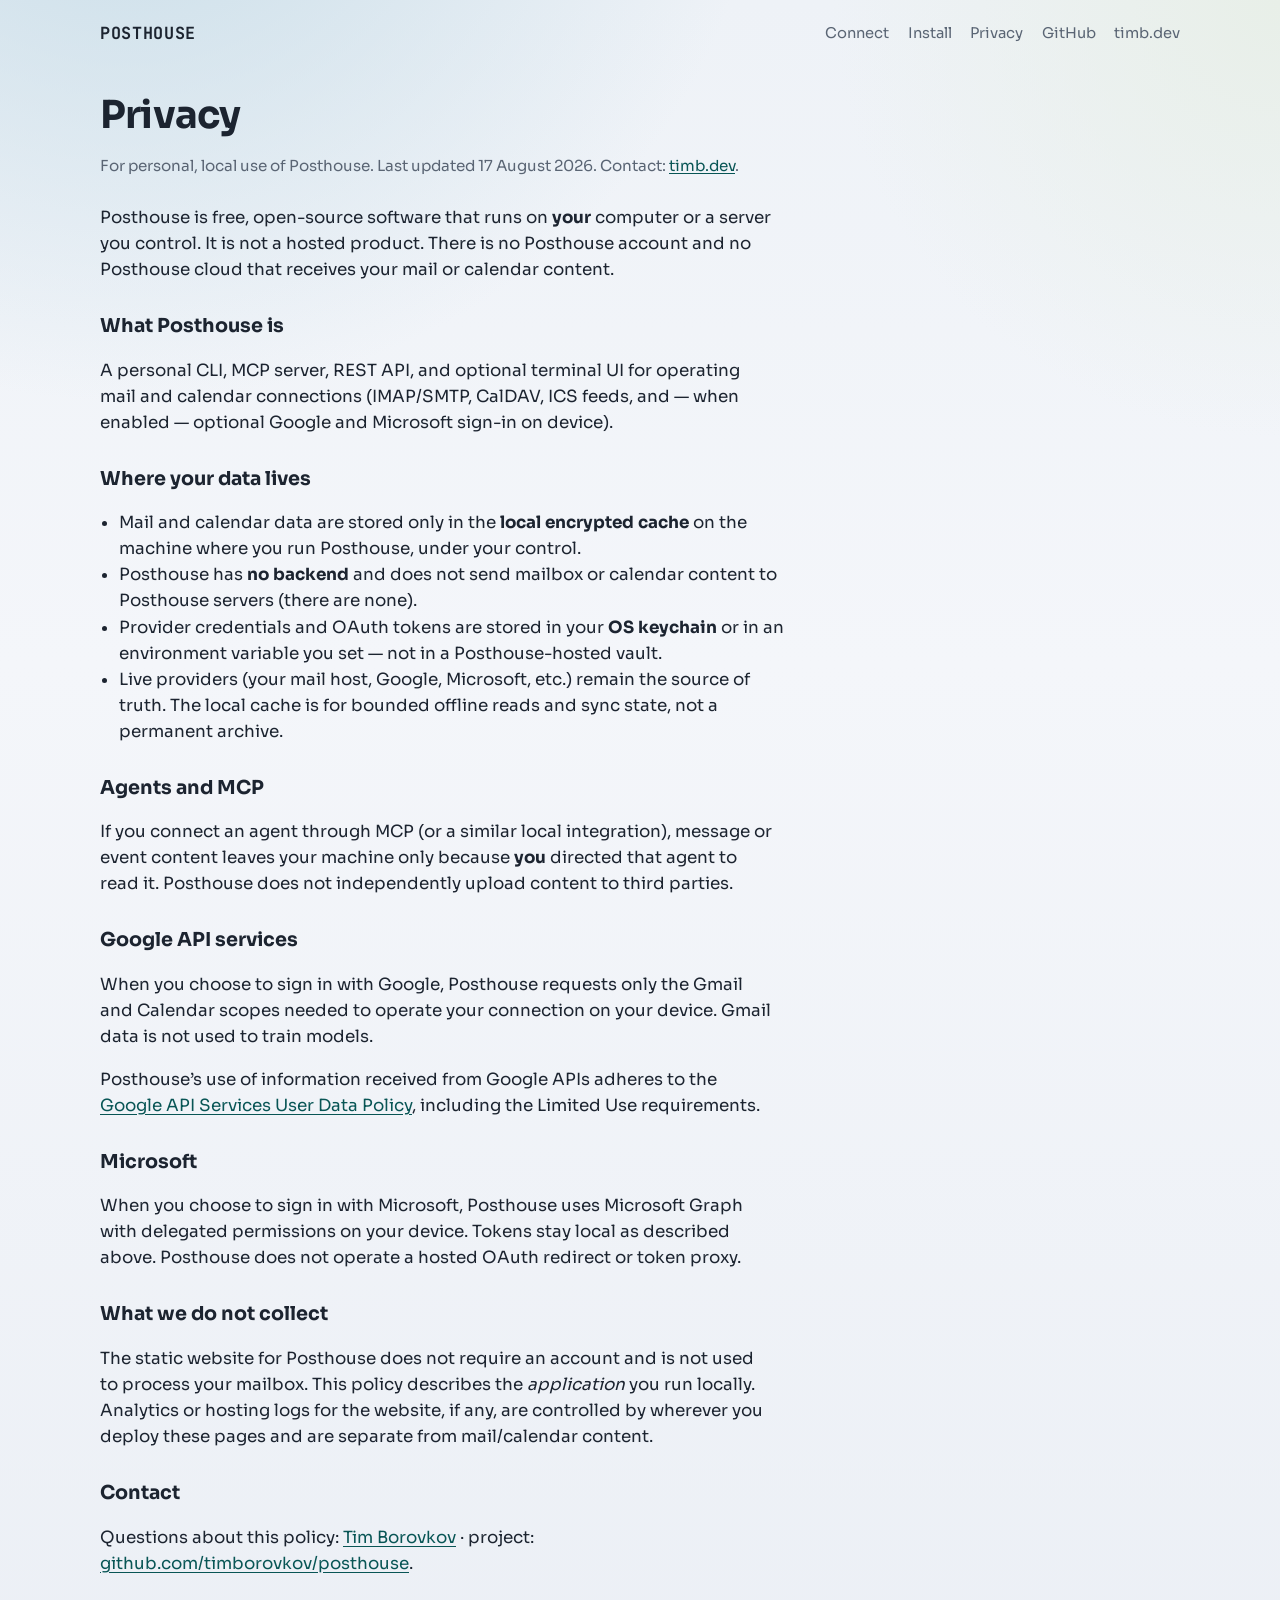
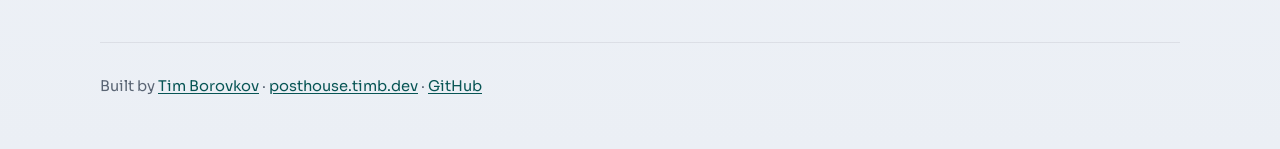
==== website/privacy.html @ a7a7e96c "Add landing site, privacy page, and README TUI screenshot Clarify the README intro (what/why), show " ====
<!DOCTYPE html>
<html lang="en">
  <head>
    <meta charset="utf-8" />
    <meta name="viewport" content="width=device-width, initial-scale=1" />
    <title>Privacy — Posthouse</title>
    <meta
      name="description"
      content="Posthouse privacy policy: local-first mail and calendar software. No Posthouse backend. OAuth tokens and mailbox data stay on your machine."
    />
    <meta name="author" content="Tim Borovkov" />
    <meta name="robots" content="index,follow" />
    <link rel="canonical" href="https://posthouse.timb.dev/privacy.html" />
    <meta property="og:type" content="website" />
    <meta property="og:site_name" content="Posthouse" />
    <meta property="og:title" content="Privacy — Posthouse" />
    <meta
      property="og:description"
      content="Posthouse runs on your machine. Mail and calendar data stay in a local encrypted cache. There is no Posthouse cloud."
    />
    <meta property="og:url" content="https://posthouse.timb.dev/privacy.html" />
    <meta property="og:image" content="https://posthouse.timb.dev/assets/tui-inbox.png" />
    <link rel="stylesheet" href="assets/site.css" />
    <link rel="preconnect" href="https://fonts.googleapis.com" />
    <link rel="preconnect" href="https://fonts.gstatic.com" crossorigin />
    <link
      href="https://fonts.googleapis.com/css2?family=JetBrains+Mono:wght@500;700&family=Sora:wght@400;600;700&display=swap"
      rel="stylesheet"
    />
  </head>
  <body>
    <header class="wrap site-header">
      <a class="brand" href="/">POSTHOUSE</a>
      <nav class="nav" aria-label="Primary">
        <a href="/#connect">Connect</a>
        <a href="/#install">Install</a>
        <a href="privacy.html">Privacy</a>
        <a href="https://github.com/timborovkov/posthouse">GitHub</a>
        <a href="https://timb.dev">timb.dev</a>
      </nav>
    </header>

    <main class="wrap privacy-body">
      <h1>Privacy</h1>
      <p class="meta">
        For personal, local use of Posthouse. Last updated 17 August 2026.
        Contact:
        <a href="https://timb.dev">timb.dev</a>.
      </p>

      <p>
        Posthouse is free, open-source software that runs on
        <strong>your</strong> computer or a server you control. It is not a
        hosted product. There is no Posthouse account and no Posthouse cloud
        that receives your mail or calendar content.
      </p>

      <h2>What Posthouse is</h2>
      <p>
        A personal CLI, MCP server, REST API, and optional terminal UI for
        operating mail and calendar connections (IMAP/SMTP, CalDAV, ICS feeds,
        and — when enabled — optional Google and Microsoft sign-in on device).
      </p>

      <h2>Where your data lives</h2>
      <ul>
        <li>
          Mail and calendar data are stored only in the
          <strong>local encrypted cache</strong> on the machine where you run
          Posthouse, under your control.
        </li>
        <li>
          Posthouse has <strong>no backend</strong> and does not send mailbox or
          calendar content to Posthouse servers (there are none).
        </li>
        <li>
          Provider credentials and OAuth tokens are stored in your
          <strong>OS keychain</strong> or in an environment variable you set —
          not in a Posthouse-hosted vault.
        </li>
        <li>
          Live providers (your mail host, Google, Microsoft, etc.) remain the
          source of truth. The local cache is for bounded offline reads and
          sync state, not a permanent archive.
        </li>
      </ul>

      <h2>Agents and MCP</h2>
      <p>
        If you connect an agent through MCP (or a similar local integration),
        message or event content leaves your machine only because
        <strong>you</strong> directed that agent to read it. Posthouse does not
        independently upload content to third parties.
      </p>

      <h2>Google API services</h2>
      <p>
        When you choose to sign in with Google, Posthouse requests only the
        Gmail and Calendar scopes needed to operate your connection on your
        device. Gmail data is not used to train models.
      </p>
      <p>
        Posthouse’s use of information received from Google APIs adheres to the
        <a href="https://developers.google.com/terms/api-services-user-data-policy"
          >Google API Services User Data Policy</a
        >, including the Limited Use requirements.
      </p>

      <h2>Microsoft</h2>
      <p>
        When you choose to sign in with Microsoft, Posthouse uses Microsoft
        Graph with delegated permissions on your device. Tokens stay local as
        described above. Posthouse does not operate a hosted OAuth redirect or
        token proxy.
      </p>

      <h2>What we do not collect</h2>
      <p>
        The static website for Posthouse does not require an account and is not
        used to process your mailbox. This policy describes the
        <em>application</em> you run locally. Analytics or hosting logs for the
        website, if any, are controlled by wherever you deploy these pages and
        are separate from mail/calendar content.
      </p>

      <h2>Contact</h2>
      <p>
        Questions about this policy:
        <a href="https://timb.dev">Tim Borovkov</a>
        · project:
        <a href="https://github.com/timborovkov/posthouse"
          >github.com/timborovkov/posthouse</a
        >.
      </p>
    </main>

    <footer class="wrap site-footer">
      <p>
        Built by
        <a href="https://timb.dev">Tim Borovkov</a>
        ·
        <a href="/">posthouse.timb.dev</a>
        ·
        <a href="https://github.com/timborovkov/posthouse">GitHub</a>
      </p>
    </footer>
  </body>
</html>
---- website/assets/site.css ----
:root {
  --ink: #1c2430;
  --muted: #5a6574;
  --line: #d5dbe6;
  --paper: #f4f6fa;
  --panel: #ffffff;
  --accent: #0d6e6e;
  --accent-ink: #085555;
  --glow: #c8dde8;
  --shadow: 0 18px 50px rgba(28, 36, 48, 0.12);
  --mono: "JetBrains Mono", "Cascadia Code", ui-monospace, monospace;
  --sans: "Sora", "Segoe UI", sans-serif;
}

*,
*::before,
*::after {
  box-sizing: border-box;
}

html {
  scroll-behavior: smooth;
}

body {
  margin: 0;
  color: var(--ink);
  font-family: var(--sans);
  font-size: 1.05rem;
  line-height: 1.55;
  background:
    radial-gradient(ellipse 90% 60% at 10% -10%, var(--glow), transparent 55%),
    radial-gradient(ellipse 70% 50% at 100% 0%, #e8efe8, transparent 50%),
    linear-gradient(180deg, #eef2f7 0%, var(--paper) 38%, #ebeff5 100%);
  min-height: 100vh;
}

a {
  color: var(--accent-ink);
  text-underline-offset: 0.15em;
}

a:hover {
  color: var(--accent);
}

.wrap {
  width: min(1080px, calc(100% - 2.5rem));
  margin-inline: auto;
}

.site-header {
  display: flex;
  align-items: center;
  justify-content: space-between;
  gap: 1rem;
  padding: 1.25rem 0 0.5rem;
}

.brand {
  font-family: var(--mono);
  font-weight: 700;
  font-size: 1.05rem;
  letter-spacing: 0.04em;
  text-decoration: none;
  color: var(--ink);
}

.nav {
  display: flex;
  flex-wrap: wrap;
  gap: 0.85rem 1.15rem;
  font-size: 0.92rem;
}

.nav a {
  text-decoration: none;
  color: var(--muted);
}

.nav a:hover {
  color: var(--ink);
}

.hero {
  padding: 2.75rem 0 1.5rem;
}

.hero-brand {
  margin: 0 0 1rem;
  font-family: var(--mono);
  font-size: clamp(2.4rem, 7vw, 4.2rem);
  font-weight: 700;
  letter-spacing: 0.02em;
  line-height: 1;
}

.hero h1 {
  margin: 0 0 0.85rem;
  max-width: 18ch;
  font-size: clamp(1.55rem, 3.4vw, 2.35rem);
  font-weight: 600;
  line-height: 1.2;
  letter-spacing: -0.02em;
}

.hero .lede {
  margin: 0 0 1.5rem;
  max-width: 42rem;
  color: var(--muted);
  font-size: 1.08rem;
}

.cta-row {
  display: flex;
  flex-wrap: wrap;
  gap: 0.75rem;
  margin-bottom: 2rem;
}

.btn {
  display: inline-flex;
  align-items: center;
  justify-content: center;
  min-height: 2.75rem;
  padding: 0.65rem 1.15rem;
  border-radius: 0.4rem;
  border: 1px solid transparent;
  font-family: var(--sans);
  font-size: 0.95rem;
  font-weight: 600;
  text-decoration: none;
  transition: background 0.15s ease, color 0.15s ease, border-color 0.15s ease;
}

.btn-primary {
  background: var(--ink);
  color: #f7f9fc;
}

.btn-primary:hover {
  background: #2a3545;
  color: #fff;
}

.btn-ghost {
  background: transparent;
  border-color: var(--line);
  color: var(--ink);
}

.btn-ghost:hover {
  border-color: var(--muted);
  color: var(--accent-ink);
}

.shot {
  display: block;
  width: 100%;
  height: auto;
  border-radius: 0.55rem;
  border: 1px solid var(--line);
  box-shadow: var(--shadow);
  background: #121214;
}

.shot-caption {
  margin: 0.65rem 0 0;
  color: var(--muted);
  font-size: 0.88rem;
}

.section {
  padding: 2.75rem 0;
  border-top: 1px solid rgba(28, 36, 48, 0.08);
}

.section h2 {
  margin: 0 0 0.65rem;
  font-size: 1.45rem;
  letter-spacing: -0.02em;
}

.section > p {
  margin: 0 0 1.25rem;
  max-width: 40rem;
  color: var(--muted);
}

.connect-list {
  display: grid;
  gap: 1.25rem;
  margin: 0;
  padding: 0;
  list-style: none;
}

.connect-list li {
  padding: 0;
  border: none;
  background: none;
}

.connect-list h3 {
  margin: 0 0 0.35rem;
  font-family: var(--mono);
  font-size: 0.95rem;
  font-weight: 600;
}

.connect-list p {
  margin: 0;
  max-width: 40rem;
  color: var(--muted);
  font-size: 0.98rem;
}

.note {
  margin-top: 1.25rem;
  color: var(--muted);
  font-size: 0.95rem;
}

pre,
code {
  font-family: var(--mono);
}

pre {
  margin: 0;
  padding: 1rem 1.1rem;
  overflow-x: auto;
  border: 1px solid var(--line);
  border-radius: 0.45rem;
  background: var(--panel);
  font-size: 0.9rem;
  line-height: 1.45;
}

.site-footer {
  padding: 2rem 0 2.75rem;
  border-top: 1px solid rgba(28, 36, 48, 0.08);
  color: var(--muted);
  font-size: 0.92rem;
}

.site-footer p {
  margin: 0 0 0.45rem;
}

.privacy-body {
  padding: 2rem 0 3rem;
}

.privacy-body h1 {
  margin: 0 0 0.5rem;
  font-size: clamp(1.8rem, 4vw, 2.4rem);
  letter-spacing: -0.02em;
}

.privacy-body .meta {
  margin: 0 0 1.75rem;
  color: var(--muted);
  font-size: 0.95rem;
}

.privacy-body h2 {
  margin: 1.75rem 0 0.5rem;
  font-size: 1.2rem;
}

.privacy-body p,
.privacy-body li {
  color: var(--ink);
  max-width: 42rem;
}

.privacy-body ul {
  padding-left: 1.2rem;
}

@media (max-width: 640px) {
  .site-header {
    flex-direction: column;
    align-items: flex-start;
  }

  .hero {
    padding-top: 1.75rem;
  }
}
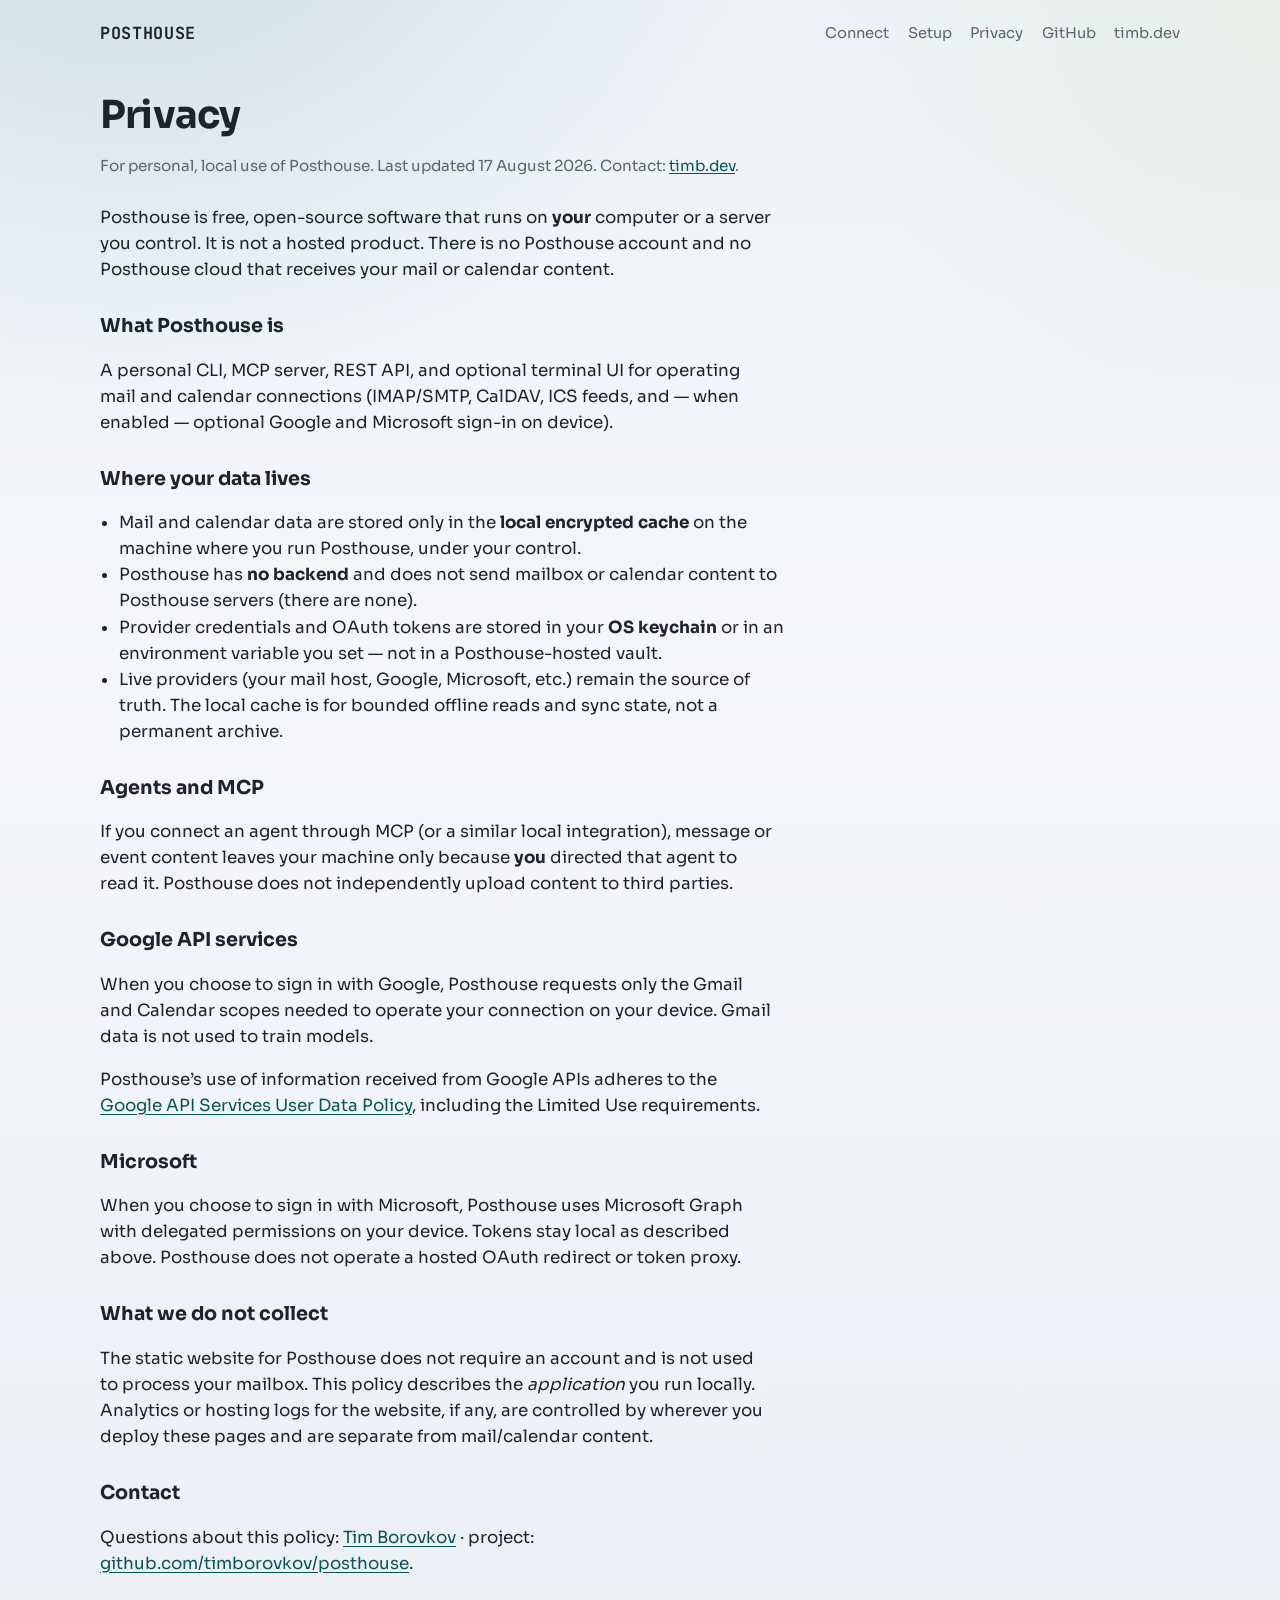
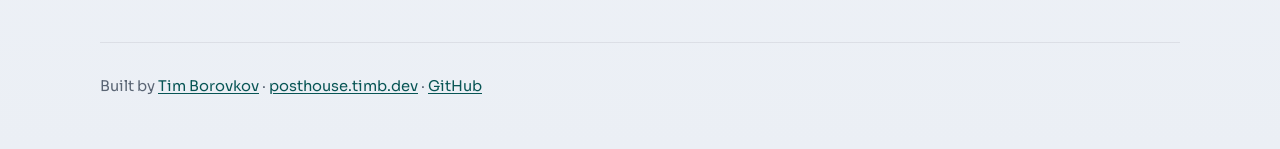
==== commit e392eb98: "Wire nav and deep-links for the foldable setup section Point Install CTAs at #setup-cli, open matchi" ====
--- a/website/privacy.html
+++ b/website/privacy.html
@@ -33,7 +33,7 @@
       <a class="brand" href="/">POSTHOUSE</a>
       <nav class="nav" aria-label="Primary">
         <a href="/#connect">Connect</a>
-        <a href="/#install">Install</a>
+        <a href="/#setup">Setup</a>
         <a href="privacy.html">Privacy</a>
         <a href="https://github.com/timborovkov/posthouse">GitHub</a>
         <a href="https://timb.dev">timb.dev</a>
--- a/website/assets/site.css
+++ b/website/assets/site.css
@@ -221,6 +221,143 @@
   font-size: 0.95rem;
 }
 
+.section h3 {
+  margin: 1.75rem 0 0.55rem;
+  font-size: 1.05rem;
+  letter-spacing: -0.01em;
+}
+
+.section h3:first-of-type {
+  margin-top: 0.25rem;
+}
+
+.table-wrap {
+  overflow-x: auto;
+  margin: 0 0 0.5rem;
+}
+
+.feat {
+  width: 100%;
+  border-collapse: collapse;
+  font-size: 0.95rem;
+}
+
+.feat th,
+.feat td {
+  padding: 0.65rem 0.75rem;
+  text-align: left;
+  vertical-align: top;
+  border-bottom: 1px solid var(--line);
+}
+
+.feat th {
+  font-family: var(--mono);
+  font-size: 0.78rem;
+  font-weight: 600;
+  letter-spacing: 0.04em;
+  text-transform: uppercase;
+  color: var(--muted);
+  border-bottom-color: rgba(28, 36, 48, 0.18);
+}
+
+.feat td:first-child {
+  font-family: var(--mono);
+  font-size: 0.88rem;
+  font-weight: 600;
+  white-space: nowrap;
+  width: 28%;
+}
+
+.feat td:last-child {
+  color: var(--muted);
+}
+
+.setup-block {
+  margin: 0 0 0.65rem;
+  padding: 0;
+  border: 1px solid var(--line);
+  border-radius: 0.45rem;
+  background: rgba(255, 255, 255, 0.45);
+}
+
+.setup-block[open] {
+  background: var(--panel);
+}
+
+.setup-block > summary {
+  display: flex;
+  align-items: center;
+  justify-content: space-between;
+  gap: 1rem;
+  padding: 0.85rem 1rem;
+  cursor: pointer;
+  list-style: none;
+  font-family: var(--mono);
+  font-size: 0.95rem;
+  font-weight: 600;
+  user-select: none;
+}
+
+.setup-block > summary::-webkit-details-marker {
+  display: none;
+}
+
+.setup-block > summary::after {
+  content: "+";
+  flex-shrink: 0;
+  font-weight: 700;
+  color: var(--muted);
+}
+
+.setup-block[open] > summary::after {
+  content: "−";
+}
+
+.setup-block > summary:hover {
+  color: var(--accent-ink);
+}
+
+.setup-body {
+  padding: 0 1rem 1rem;
+  border-top: 1px solid var(--line);
+}
+
+.setup-body > :first-child {
+  margin-top: 0.85rem;
+}
+
+.setup-block h3,
+.setup-block > summary {
+  margin: 0;
+}
+
+.setup-block p {
+  margin: 0 0 0.75rem;
+  max-width: 42rem;
+  color: var(--muted);
+  font-size: 0.98rem;
+}
+
+.setup-block ul {
+  margin: 0 0 0.85rem;
+  padding-left: 1.2rem;
+  max-width: 42rem;
+  color: var(--muted);
+  font-size: 0.98rem;
+}
+
+.setup-block ol {
+  margin: 0 0 0.85rem;
+  padding-left: 1.2rem;
+  max-width: 42rem;
+  color: var(--muted);
+  font-size: 0.98rem;
+}
+
+.setup-block li {
+  margin-bottom: 0.35rem;
+}
+
 pre,
 code {
   font-family: var(--mono);
@@ -232,9 +369,27 @@
   overflow-x: auto;
   border: 1px solid var(--line);
   border-radius: 0.45rem;
-  background: var(--panel);
+  background: var(--paper);
   font-size: 0.9rem;
   line-height: 1.45;
+}
+
+.setup-block pre {
+  margin: 0.35rem 0 0.75rem;
+}
+
+.setup-block pre:last-child {
+  margin-bottom: 0;
+}
+
+.setup-group {
+  margin: 1.75rem 0 0.75rem;
+  font-size: 0.78rem;
+  font-family: var(--mono);
+  font-weight: 600;
+  letter-spacing: 0.06em;
+  text-transform: uppercase;
+  color: var(--muted);
 }
 
 .site-footer {
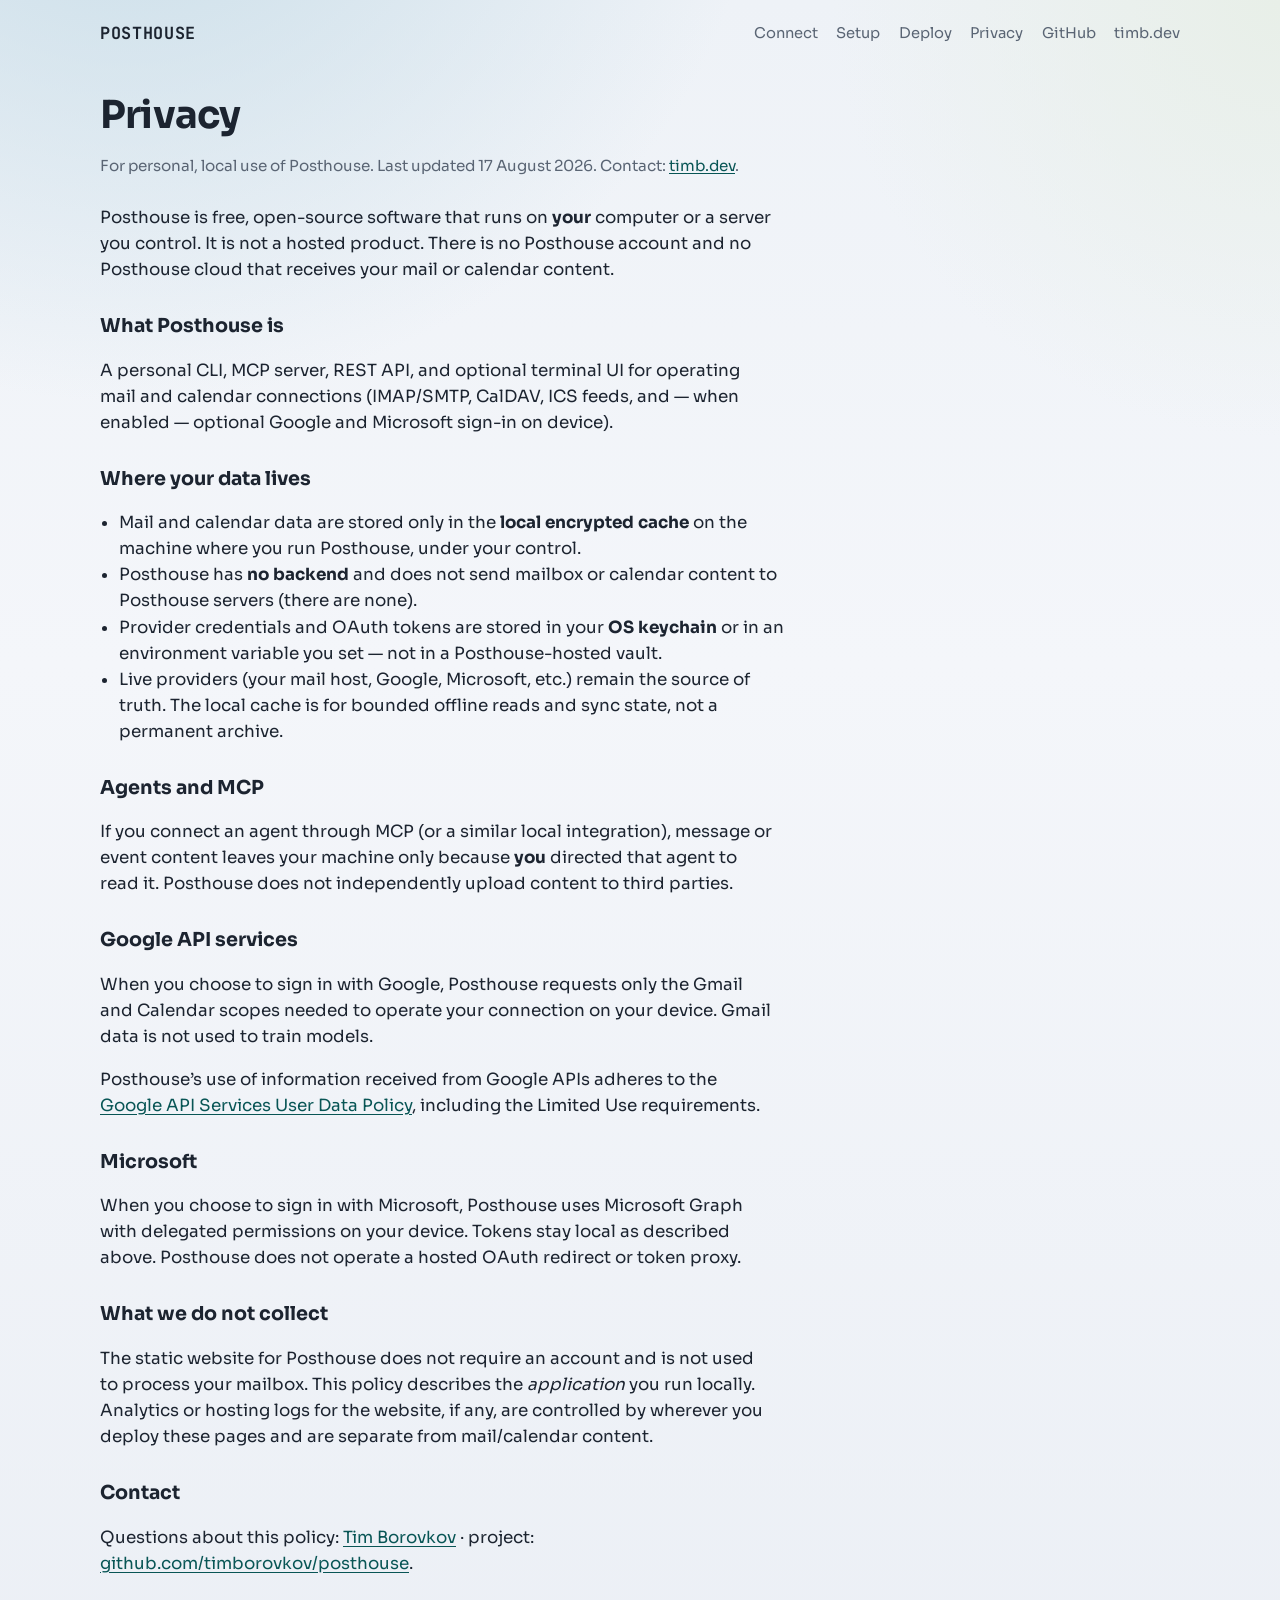
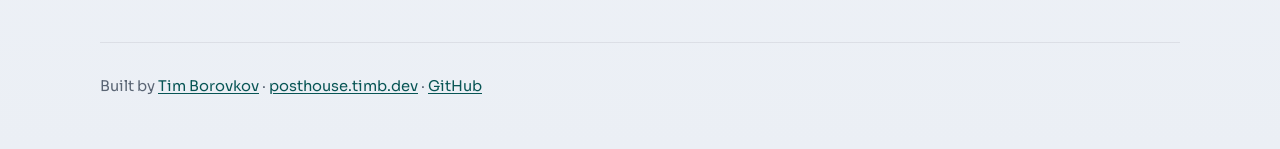
==== commit 86a700cd: "Add full private-server deploy guides (Railway, Docker, VPS) Expand the foldable setup section beyon" ====
--- a/website/privacy.html
+++ b/website/privacy.html
@@ -34,6 +34,7 @@
       <nav class="nav" aria-label="Primary">
         <a href="/#connect">Connect</a>
         <a href="/#setup">Setup</a>
+        <a href="/#setup-railway">Deploy</a>
         <a href="privacy.html">Privacy</a>
         <a href="https://github.com/timborovkov/posthouse">GitHub</a>
         <a href="https://timb.dev">timb.dev</a>
--- a/website/assets/site.css
+++ b/website/assets/site.css
@@ -20,6 +20,8 @@
 
 html {
   scroll-behavior: smooth;
+  -webkit-text-size-adjust: 100%;
+  text-size-adjust: 100%;
 }
 
 body {
@@ -33,6 +35,7 @@
     radial-gradient(ellipse 70% 50% at 100% 0%, #e8efe8, transparent 50%),
     linear-gradient(180deg, #eef2f7 0%, var(--paper) 38%, #ebeff5 100%);
   min-height: 100vh;
+  overflow-x: clip;
 }
 
 a {
@@ -157,6 +160,7 @@
 .shot {
   display: block;
   width: 100%;
+  max-width: 100%;
   height: auto;
   border-radius: 0.55rem;
   border: 1px solid var(--line);
@@ -233,11 +237,14 @@
 
 .table-wrap {
   overflow-x: auto;
+  -webkit-overflow-scrolling: touch;
   margin: 0 0 0.5rem;
+  max-width: 100%;
 }
 
 .feat {
   width: 100%;
+  min-width: 0;
   border-collapse: collapse;
   font-size: 0.95rem;
 }
@@ -367,6 +374,8 @@
   margin: 0;
   padding: 1rem 1.1rem;
   overflow-x: auto;
+  -webkit-overflow-scrolling: touch;
+  max-width: 100%;
   border: 1px solid var(--line);
   border-radius: 0.45rem;
   background: var(--paper);
@@ -435,12 +444,112 @@
 }
 
 @media (max-width: 640px) {
+  .wrap {
+    width: min(1080px, calc(100% - 1.5rem));
+  }
+
   .site-header {
     flex-direction: column;
     align-items: flex-start;
+    gap: 0.65rem;
+    padding-top: 1rem;
+  }
+
+  .nav {
+    gap: 0.55rem 0.9rem;
+    font-size: 0.88rem;
+  }
+
+  .nav a {
+    min-height: 2.5rem;
+    display: inline-flex;
+    align-items: center;
   }
 
   .hero {
-    padding-top: 1.75rem;
-  }
-}
+    padding: 1.5rem 0 1.25rem;
+  }
+
+  .hero-brand {
+    font-size: clamp(2rem, 11vw, 2.75rem);
+  }
+
+  .hero h1 {
+    max-width: none;
+    font-size: clamp(1.25rem, 5.8vw, 1.65rem);
+  }
+
+  .hero .lede {
+    font-size: 1rem;
+  }
+
+  .cta-row {
+    gap: 0.55rem;
+    margin-bottom: 1.35rem;
+  }
+
+  .btn {
+    flex: 1 1 auto;
+    min-width: calc(50% - 0.35rem);
+    min-height: 2.85rem;
+  }
+
+  .shot {
+    border-radius: 0.4rem;
+  }
+
+  .section {
+    padding: 2rem 0;
+  }
+
+  .section h2 {
+    font-size: 1.3rem;
+  }
+
+  .feat {
+    font-size: 0.88rem;
+  }
+
+  .feat th,
+  .feat td {
+    padding: 0.55rem 0.45rem;
+  }
+
+  .feat td:first-child {
+    white-space: normal;
+    width: 36%;
+    word-break: break-word;
+  }
+
+  .setup-block > summary {
+    min-height: 2.85rem;
+    padding: 0.9rem 0.85rem;
+    font-size: 0.9rem;
+    gap: 0.65rem;
+  }
+
+  .setup-body {
+    padding: 0 0.85rem 0.9rem;
+  }
+
+  pre {
+    padding: 0.85rem 0.75rem;
+    font-size: 0.78rem;
+  }
+
+  .site-footer {
+    padding: 1.5rem 0 2rem;
+    font-size: 0.88rem;
+    overflow-wrap: anywhere;
+  }
+}
+
+@media (max-width: 380px) {
+  .btn {
+    min-width: 100%;
+  }
+
+  .feat td:first-child {
+    width: 42%;
+  }
+}
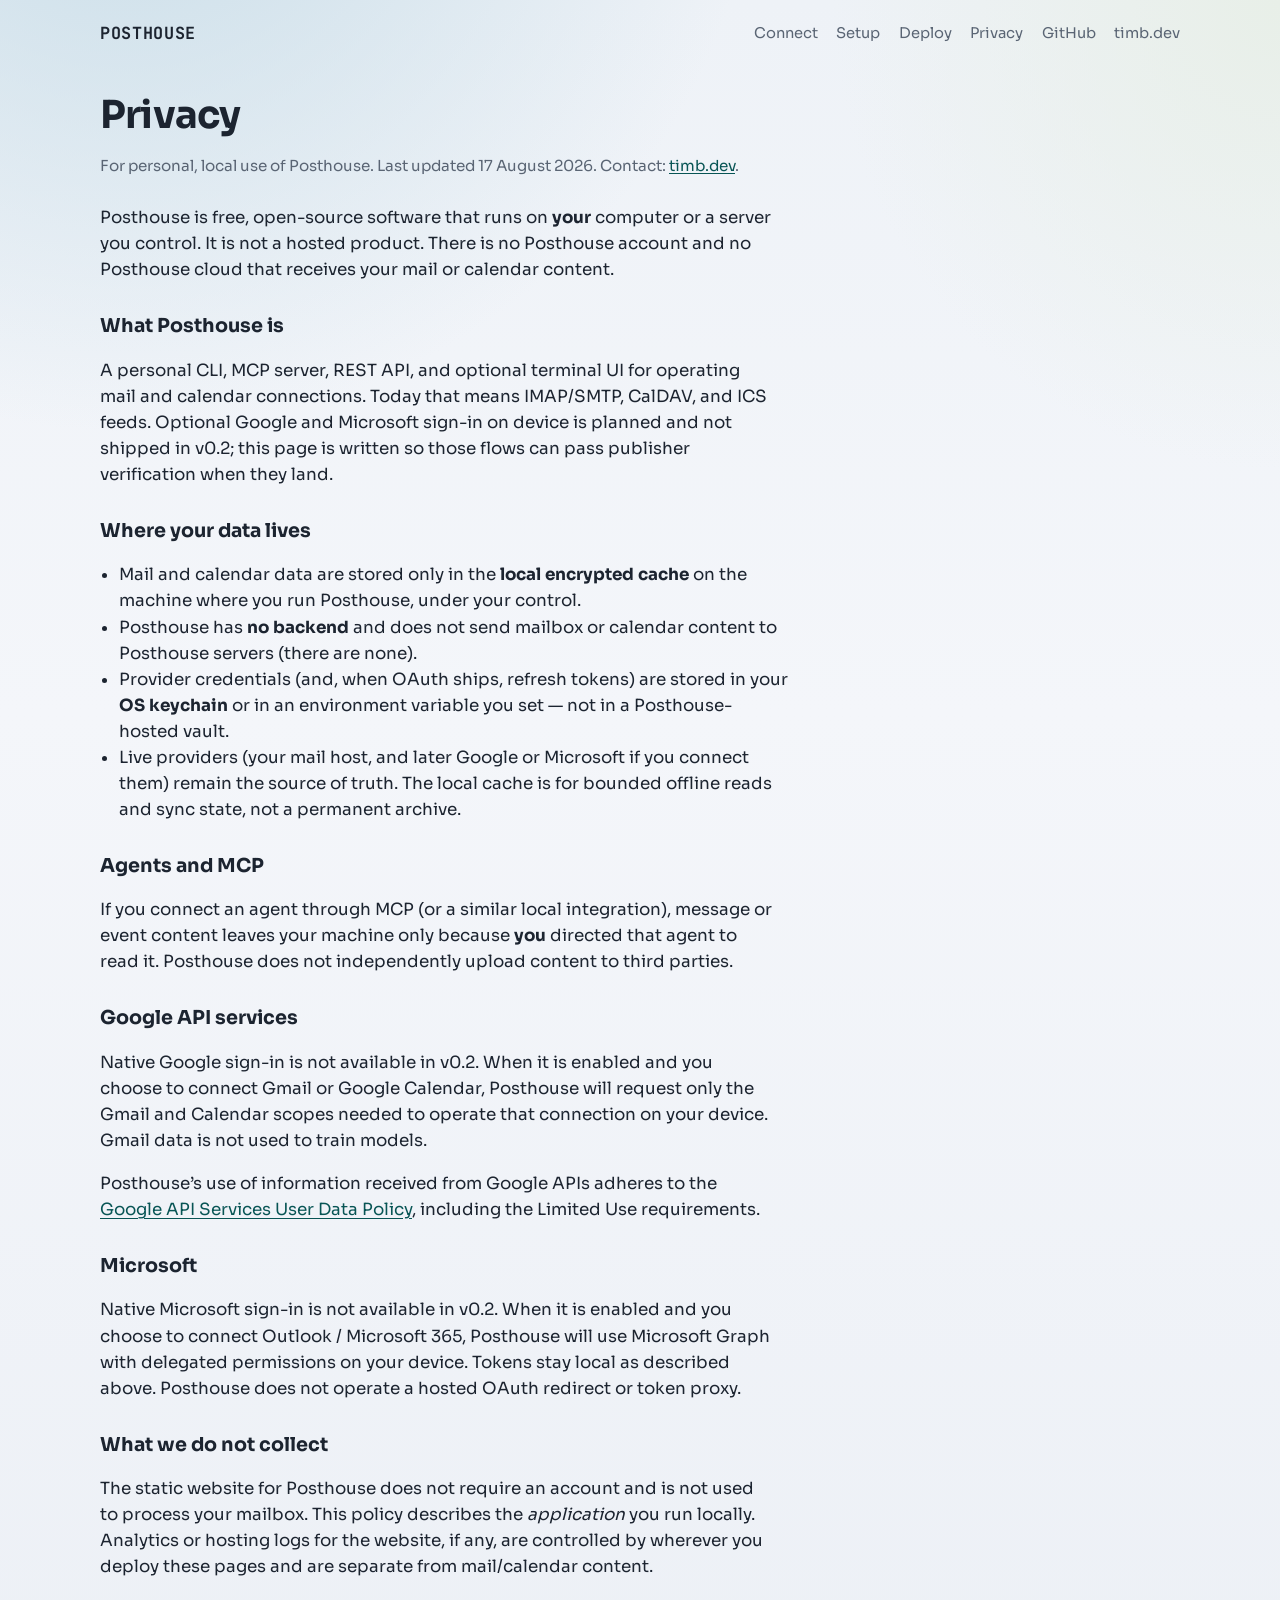
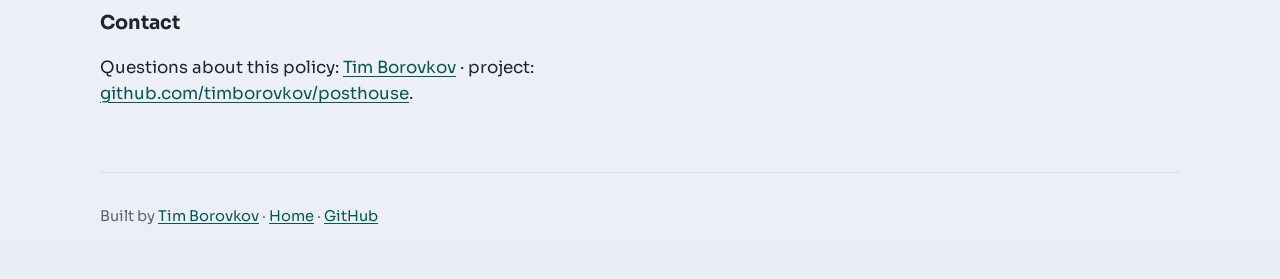
==== commit 8628e4d7: "Fix PR review findings in landing docs and setup guides Correct Railway step order, unauthenticated " ====
--- a/website/privacy.html
+++ b/website/privacy.html
@@ -6,7 +6,7 @@
     <title>Privacy — Posthouse</title>
     <meta
       name="description"
-      content="Posthouse privacy policy: local-first mail and calendar software. No Posthouse backend. OAuth tokens and mailbox data stay on your machine."
+      content="Posthouse privacy policy: local-first mail and calendar software. No Posthouse backend. Mailbox data stays on your machine. Prepared for future Google/Microsoft OAuth verification."
     />
     <meta name="author" content="Tim Borovkov" />
     <meta name="robots" content="index,follow" />
@@ -59,8 +59,10 @@
       <h2>What Posthouse is</h2>
       <p>
         A personal CLI, MCP server, REST API, and optional terminal UI for
-        operating mail and calendar connections (IMAP/SMTP, CalDAV, ICS feeds,
-        and — when enabled — optional Google and Microsoft sign-in on device).
+        operating mail and calendar connections. Today that means IMAP/SMTP,
+        CalDAV, and ICS feeds. Optional Google and Microsoft sign-in on device
+        is planned and not shipped in v0.2; this page is written so those
+        flows can pass publisher verification when they land.
       </p>
 
       <h2>Where your data lives</h2>
@@ -75,14 +77,14 @@
           calendar content to Posthouse servers (there are none).
         </li>
         <li>
-          Provider credentials and OAuth tokens are stored in your
-          <strong>OS keychain</strong> or in an environment variable you set —
-          not in a Posthouse-hosted vault.
+          Provider credentials (and, when OAuth ships, refresh tokens) are stored
+          in your <strong>OS keychain</strong> or in an environment variable you
+          set — not in a Posthouse-hosted vault.
         </li>
         <li>
-          Live providers (your mail host, Google, Microsoft, etc.) remain the
-          source of truth. The local cache is for bounded offline reads and
-          sync state, not a permanent archive.
+          Live providers (your mail host, and later Google or Microsoft if you
+          connect them) remain the source of truth. The local cache is for
+          bounded offline reads and sync state, not a permanent archive.
         </li>
       </ul>
 
@@ -96,9 +98,10 @@
 
       <h2>Google API services</h2>
       <p>
-        When you choose to sign in with Google, Posthouse requests only the
-        Gmail and Calendar scopes needed to operate your connection on your
-        device. Gmail data is not used to train models.
+        Native Google sign-in is not available in v0.2. When it is enabled and
+        you choose to connect Gmail or Google Calendar, Posthouse will request
+        only the Gmail and Calendar scopes needed to operate that connection on
+        your device. Gmail data is not used to train models.
       </p>
       <p>
         Posthouse’s use of information received from Google APIs adheres to the
@@ -109,10 +112,11 @@
 
       <h2>Microsoft</h2>
       <p>
-        When you choose to sign in with Microsoft, Posthouse uses Microsoft
-        Graph with delegated permissions on your device. Tokens stay local as
-        described above. Posthouse does not operate a hosted OAuth redirect or
-        token proxy.
+        Native Microsoft sign-in is not available in v0.2. When it is enabled and
+        you choose to connect Outlook / Microsoft 365, Posthouse will use
+        Microsoft Graph with delegated permissions on your device. Tokens stay
+        local as described above. Posthouse does not operate a hosted OAuth
+        redirect or token proxy.
       </p>
 
       <h2>What we do not collect</h2>
@@ -140,7 +144,7 @@
         Built by
         <a href="https://timb.dev">Tim Borovkov</a>
         ·
-        <a href="/">posthouse.timb.dev</a>
+        <a href="/">Home</a>
         ·
         <a href="https://github.com/timborovkov/posthouse">GitHub</a>
       </p>
--- a/website/assets/site.css
+++ b/website/assets/site.css
@@ -47,6 +47,23 @@
   color: var(--accent);
 }
 
+a:focus-visible,
+.btn:focus-visible,
+.nav a:focus-visible,
+.brand:focus-visible,
+.setup-block > summary:focus-visible {
+  outline: 2px solid var(--accent);
+  outline-offset: 3px;
+}
+
+.setup-title {
+  font: inherit;
+}
+
+.btn:focus-visible {
+  outline-offset: 2px;
+}
+
 .wrap {
   width: min(1080px, calc(100% - 2.5rem));
   margin-inline: auto;
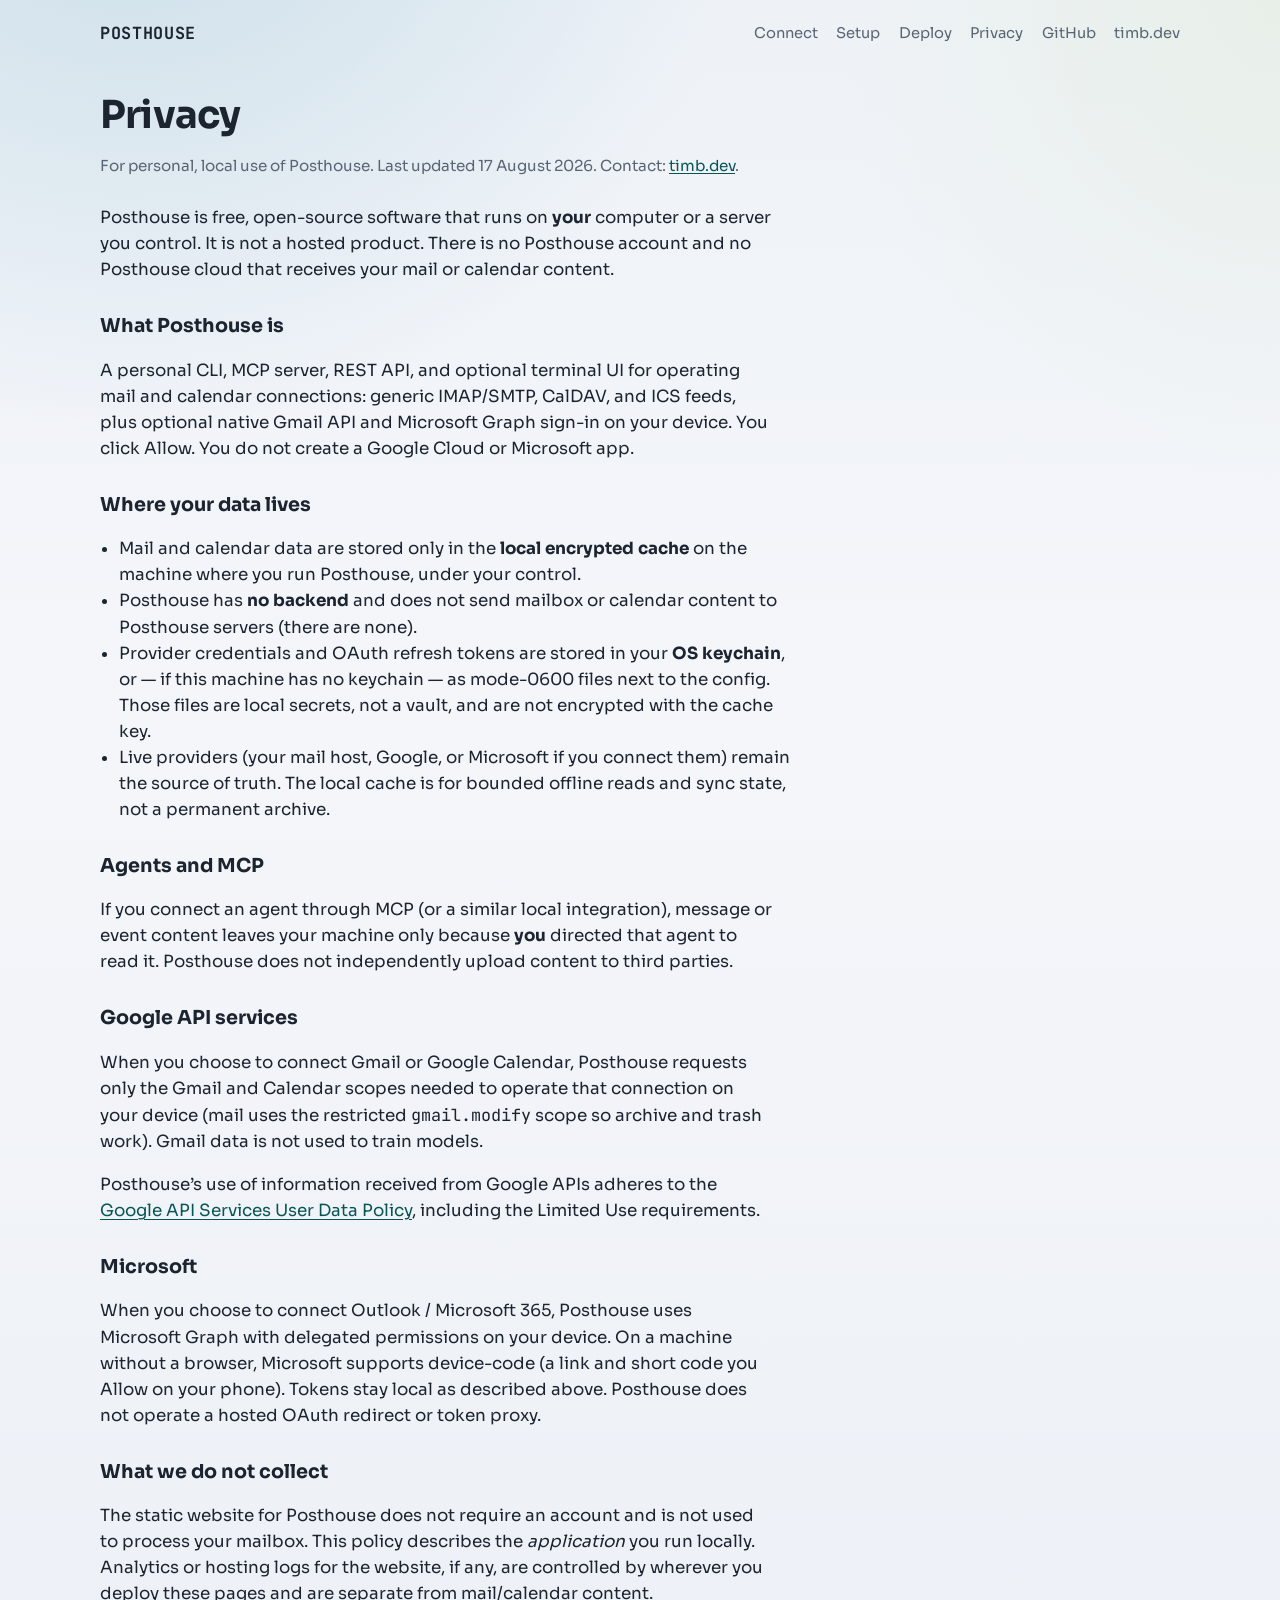
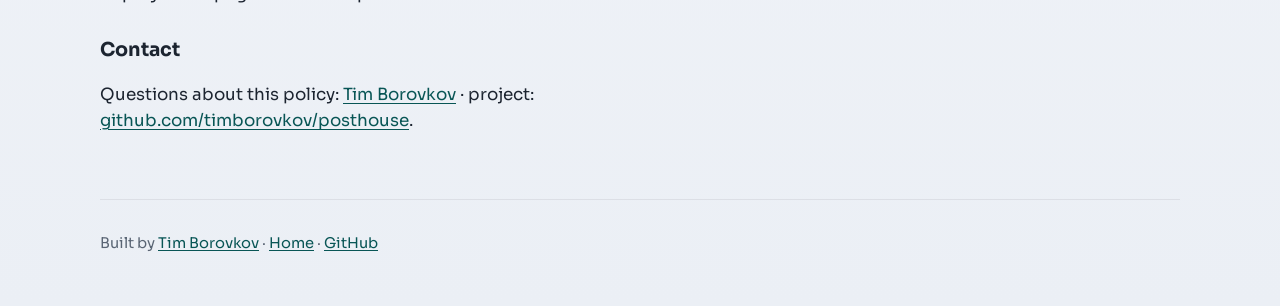
==== commit ee70b58f: "Merge origin/main after landing site and README (#12). Keep native Gmail/Microsoft as shipped backen" ====
--- a/website/privacy.html
+++ b/website/privacy.html
@@ -6,7 +6,7 @@
     <title>Privacy — Posthouse</title>
     <meta
       name="description"
-      content="Posthouse privacy policy: local-first mail and calendar software. No Posthouse backend. Mailbox data stays on your machine. Prepared for future Google/Microsoft OAuth verification."
+      content="Posthouse privacy policy: local-first mail and calendar software. No Posthouse backend. Mailbox data stays on your machine. Optional Google/Microsoft sign-in is on-device."
     />
     <meta name="author" content="Tim Borovkov" />
     <meta name="robots" content="index,follow" />
@@ -59,10 +59,10 @@
       <h2>What Posthouse is</h2>
       <p>
         A personal CLI, MCP server, REST API, and optional terminal UI for
-        operating mail and calendar connections. Today that means IMAP/SMTP,
-        CalDAV, and ICS feeds. Optional Google and Microsoft sign-in on device
-        is planned and not shipped in v0.2; this page is written so those
-        flows can pass publisher verification when they land.
+        operating mail and calendar connections: generic IMAP/SMTP, CalDAV, and
+        ICS feeds, plus optional native Gmail API and Microsoft Graph sign-in
+        on your device. You click Allow. You do not create a Google Cloud or
+        Microsoft app.
       </p>
 
       <h2>Where your data lives</h2>
@@ -77,13 +77,14 @@
           calendar content to Posthouse servers (there are none).
         </li>
         <li>
-          Provider credentials (and, when OAuth ships, refresh tokens) are stored
-          in your <strong>OS keychain</strong> or in an environment variable you
-          set — not in a Posthouse-hosted vault.
+          Provider credentials and OAuth refresh tokens are stored in your
+          <strong>OS keychain</strong>, or — if this machine has no keychain —
+          as mode-0600 files next to the config. Those files are local secrets,
+          not a vault, and are not encrypted with the cache key.
         </li>
         <li>
-          Live providers (your mail host, and later Google or Microsoft if you
-          connect them) remain the source of truth. The local cache is for
+          Live providers (your mail host, Google, or Microsoft if you connect
+          them) remain the source of truth. The local cache is for
           bounded offline reads and sync state, not a permanent archive.
         </li>
       </ul>
@@ -98,10 +99,10 @@
 
       <h2>Google API services</h2>
       <p>
-        Native Google sign-in is not available in v0.2. When it is enabled and
-        you choose to connect Gmail or Google Calendar, Posthouse will request
+        When you choose to connect Gmail or Google Calendar, Posthouse requests
         only the Gmail and Calendar scopes needed to operate that connection on
-        your device. Gmail data is not used to train models.
+        your device (mail uses the restricted <code>gmail.modify</code> scope so
+        archive and trash work). Gmail data is not used to train models.
       </p>
       <p>
         Posthouse’s use of information received from Google APIs adheres to the
@@ -112,11 +113,11 @@
 
       <h2>Microsoft</h2>
       <p>
-        Native Microsoft sign-in is not available in v0.2. When it is enabled and
-        you choose to connect Outlook / Microsoft 365, Posthouse will use
-        Microsoft Graph with delegated permissions on your device. Tokens stay
-        local as described above. Posthouse does not operate a hosted OAuth
-        redirect or token proxy.
+        When you choose to connect Outlook / Microsoft 365, Posthouse uses
+        Microsoft Graph with delegated permissions on your device. On a machine
+        without a browser, Microsoft supports device-code (a link and short code
+        you Allow on your phone). Tokens stay local as described above.
+        Posthouse does not operate a hosted OAuth redirect or token proxy.
       </p>
 
       <h2>What we do not collect</h2>
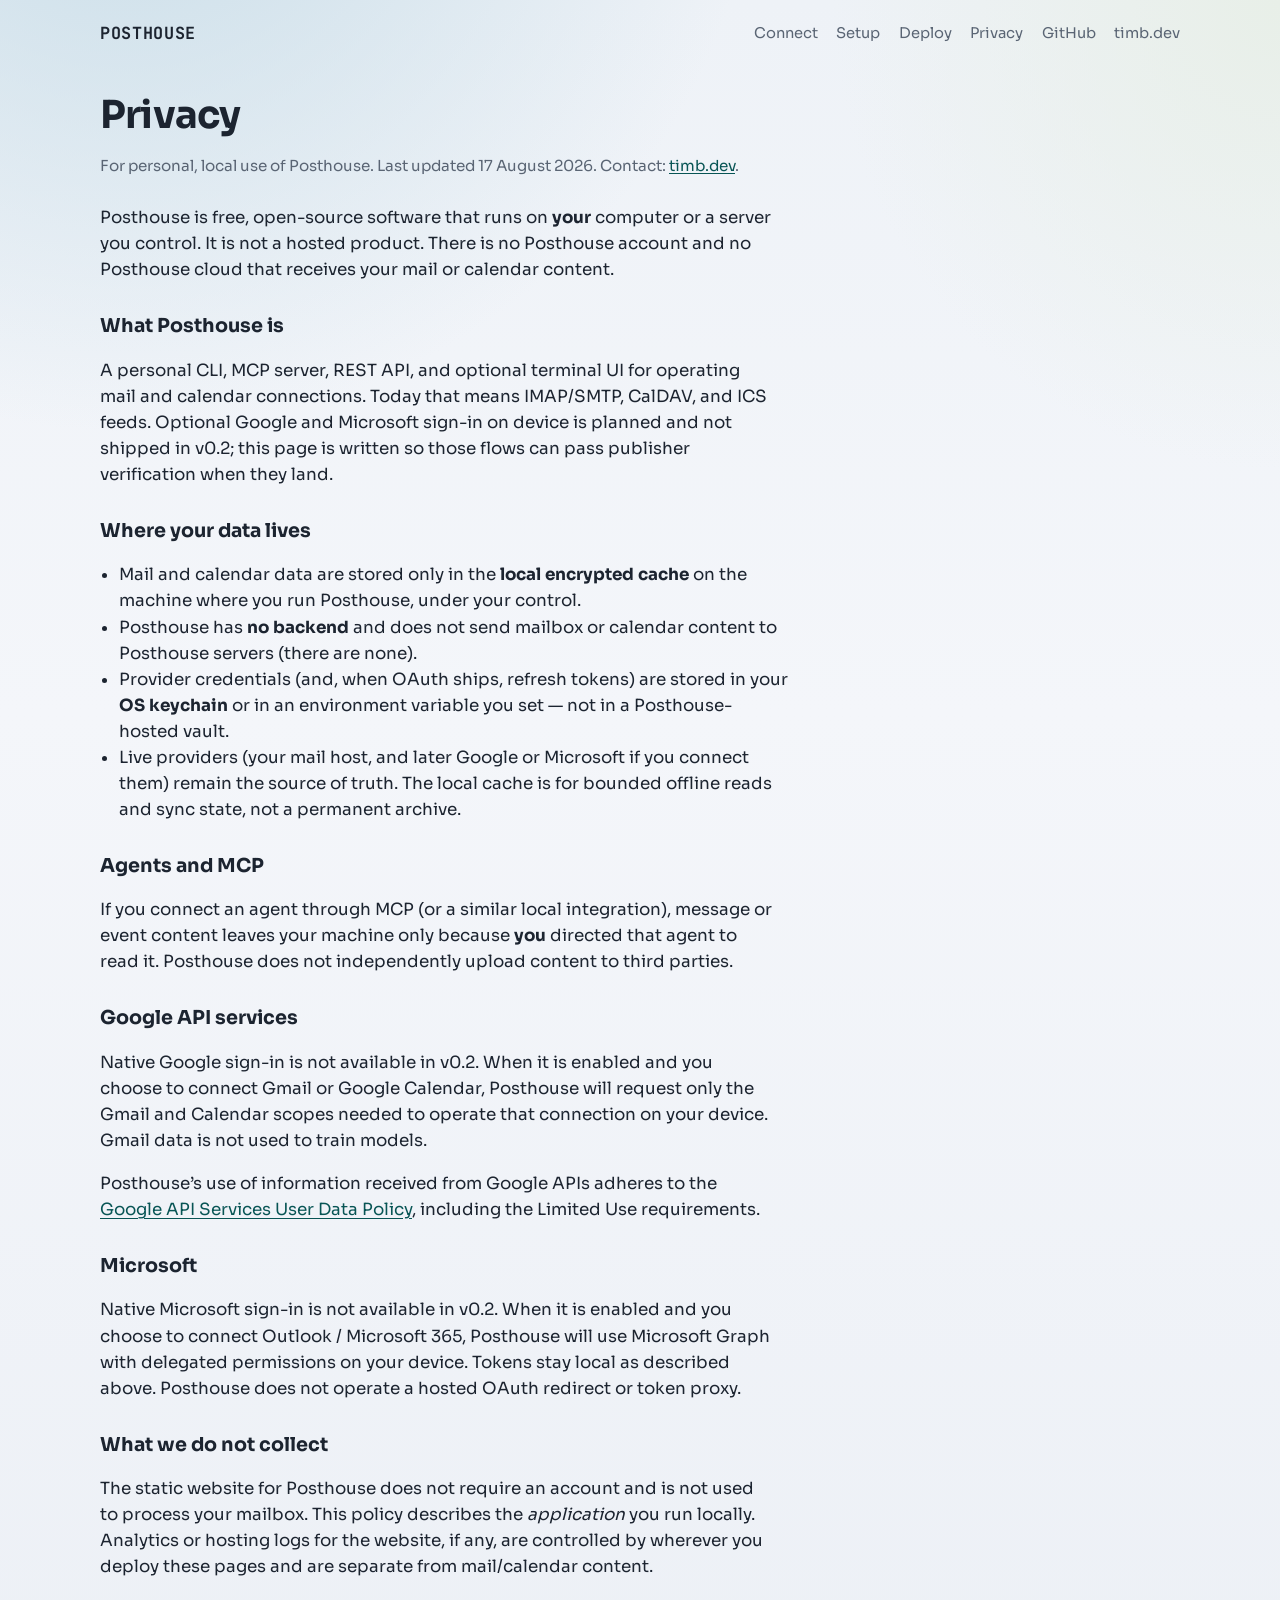
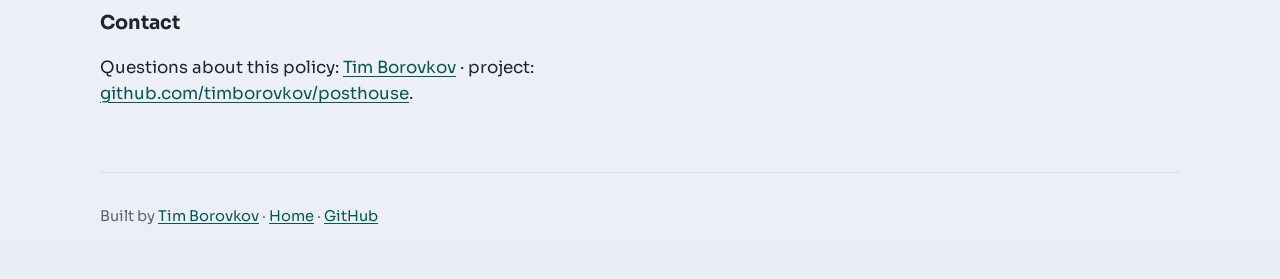
==== commit 23e38e7a: "Merge main into agent-ergonomics branch Bring in self-hosted serve/REST, split agent skills, and REA" ====
--- a/website/privacy.html
+++ b/website/privacy.html
@@ -6,7 +6,7 @@
     <title>Privacy — Posthouse</title>
     <meta
       name="description"
-      content="Posthouse privacy policy: local-first mail and calendar software. No Posthouse backend. Mailbox data stays on your machine. Optional Google/Microsoft sign-in is on-device."
+      content="Posthouse privacy policy: local-first mail and calendar software. No Posthouse backend. Mailbox data stays on your machine. Prepared for future Google/Microsoft OAuth verification."
     />
     <meta name="author" content="Tim Borovkov" />
     <meta name="robots" content="index,follow" />
@@ -59,10 +59,10 @@
       <h2>What Posthouse is</h2>
       <p>
         A personal CLI, MCP server, REST API, and optional terminal UI for
-        operating mail and calendar connections: generic IMAP/SMTP, CalDAV, and
-        ICS feeds, plus optional native Gmail API and Microsoft Graph sign-in
-        on your device. You click Allow. You do not create a Google Cloud or
-        Microsoft app.
+        operating mail and calendar connections. Today that means IMAP/SMTP,
+        CalDAV, and ICS feeds. Optional Google and Microsoft sign-in on device
+        is planned and not shipped in v0.2; this page is written so those
+        flows can pass publisher verification when they land.
       </p>
 
       <h2>Where your data lives</h2>
@@ -77,14 +77,13 @@
           calendar content to Posthouse servers (there are none).
         </li>
         <li>
-          Provider credentials and OAuth refresh tokens are stored in your
-          <strong>OS keychain</strong>, or — if this machine has no keychain —
-          as mode-0600 files next to the config. Those files are local secrets,
-          not a vault, and are not encrypted with the cache key.
+          Provider credentials (and, when OAuth ships, refresh tokens) are stored
+          in your <strong>OS keychain</strong> or in an environment variable you
+          set — not in a Posthouse-hosted vault.
         </li>
         <li>
-          Live providers (your mail host, Google, or Microsoft if you connect
-          them) remain the source of truth. The local cache is for
+          Live providers (your mail host, and later Google or Microsoft if you
+          connect them) remain the source of truth. The local cache is for
           bounded offline reads and sync state, not a permanent archive.
         </li>
       </ul>
@@ -99,10 +98,10 @@
 
       <h2>Google API services</h2>
       <p>
-        When you choose to connect Gmail or Google Calendar, Posthouse requests
+        Native Google sign-in is not available in v0.2. When it is enabled and
+        you choose to connect Gmail or Google Calendar, Posthouse will request
         only the Gmail and Calendar scopes needed to operate that connection on
-        your device (mail uses the restricted <code>gmail.modify</code> scope so
-        archive and trash work). Gmail data is not used to train models.
+        your device. Gmail data is not used to train models.
       </p>
       <p>
         Posthouse’s use of information received from Google APIs adheres to the
@@ -113,11 +112,11 @@
 
       <h2>Microsoft</h2>
       <p>
-        When you choose to connect Outlook / Microsoft 365, Posthouse uses
-        Microsoft Graph with delegated permissions on your device. On a machine
-        without a browser, Microsoft supports device-code (a link and short code
-        you Allow on your phone). Tokens stay local as described above.
-        Posthouse does not operate a hosted OAuth redirect or token proxy.
+        Native Microsoft sign-in is not available in v0.2. When it is enabled and
+        you choose to connect Outlook / Microsoft 365, Posthouse will use
+        Microsoft Graph with delegated permissions on your device. Tokens stay
+        local as described above. Posthouse does not operate a hosted OAuth
+        redirect or token proxy.
       </p>
 
       <h2>What we do not collect</h2>
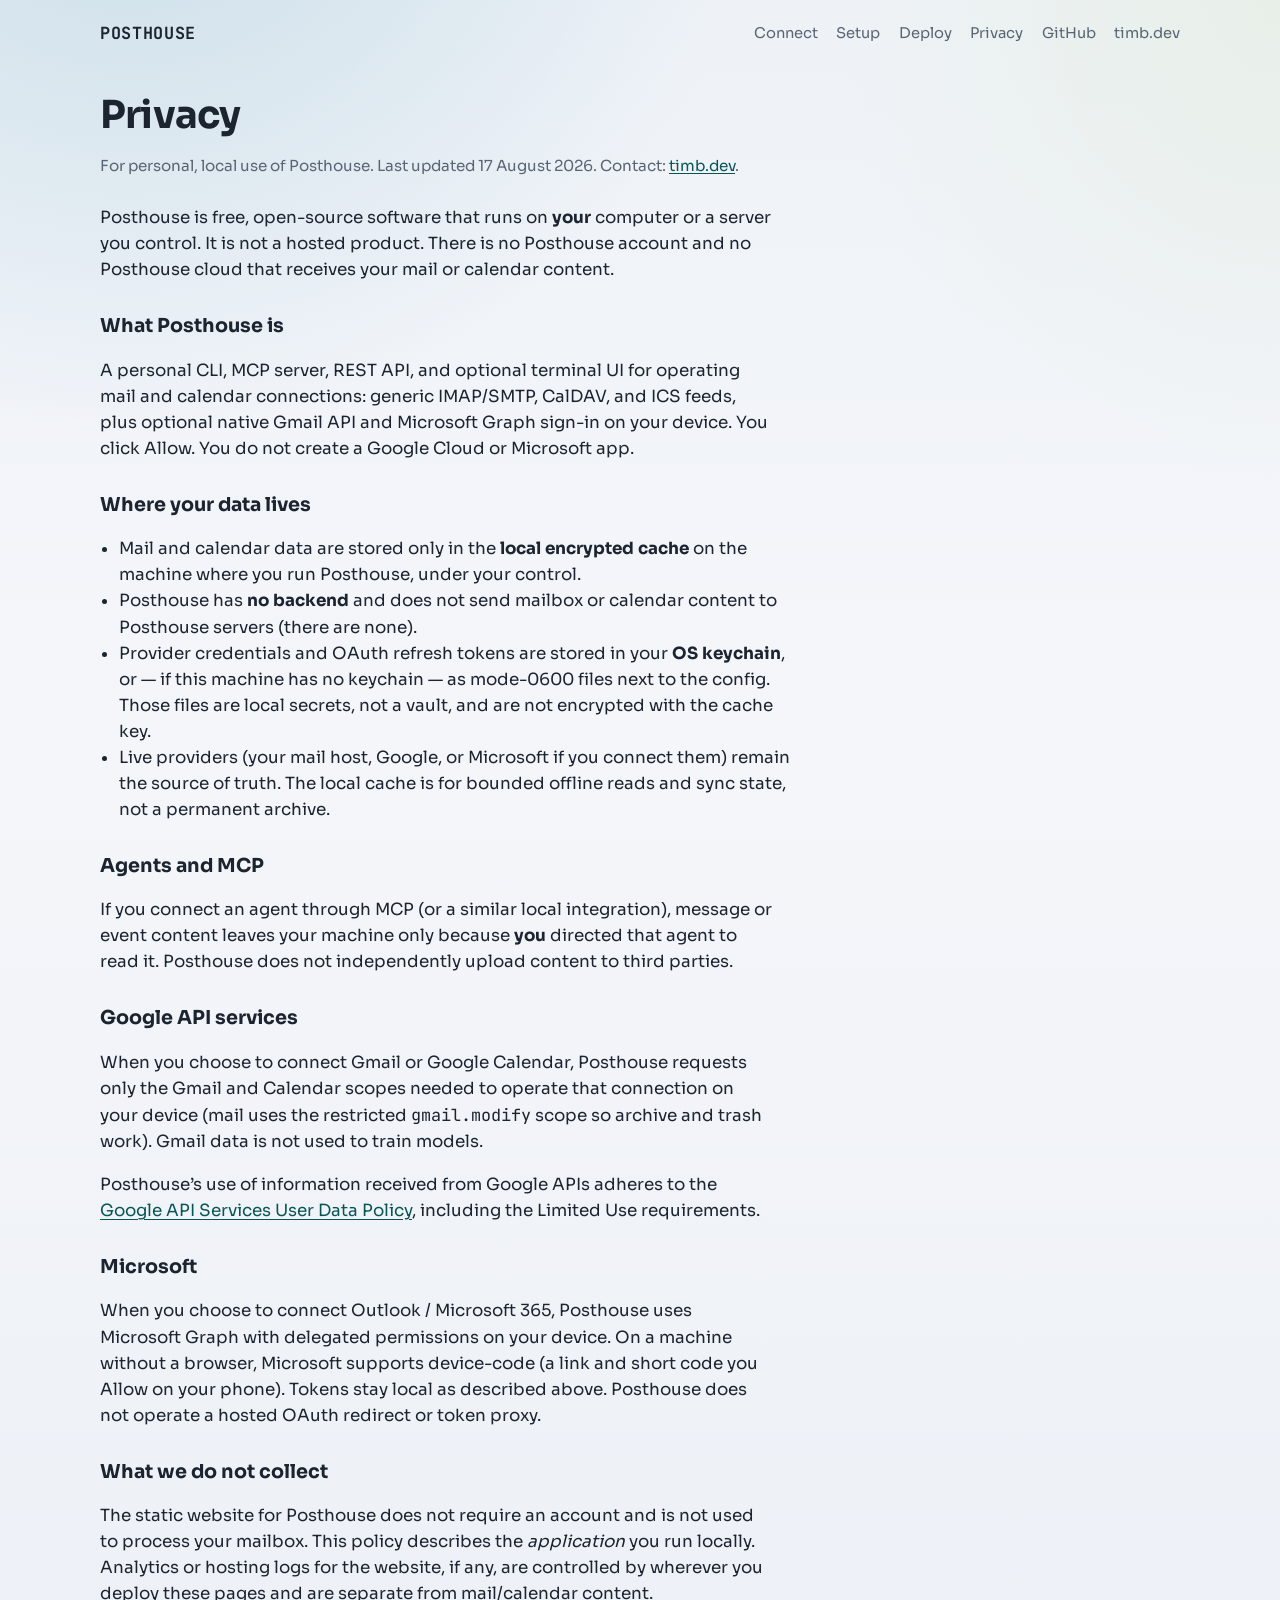
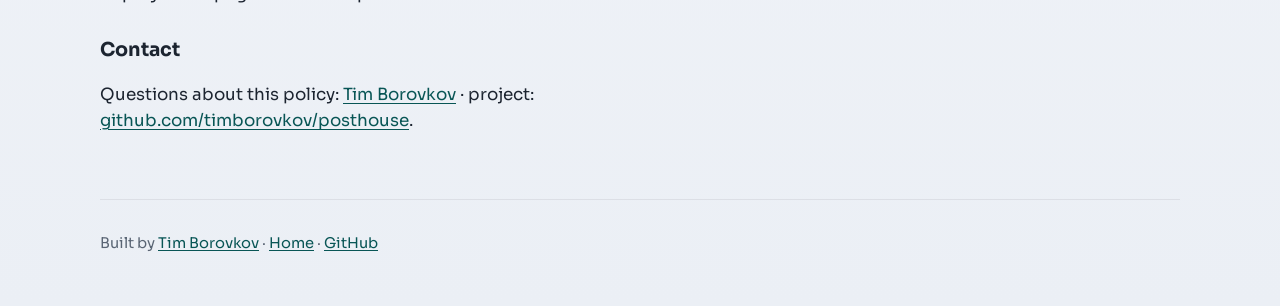
==== commit c9be9b62: "Merge ae4cac20076183722ade359361afc0e32f3ebd34 into 2ef8f062333a3aa521d4f6f566ab2771e24af7d7" ====
--- a/website/privacy.html
+++ b/website/privacy.html
@@ -6,7 +6,7 @@
     <title>Privacy — Posthouse</title>
     <meta
       name="description"
-      content="Posthouse privacy policy: local-first mail and calendar software. No Posthouse backend. Mailbox data stays on your machine. Prepared for future Google/Microsoft OAuth verification."
+      content="Posthouse privacy policy: local-first mail and calendar software. No Posthouse backend. Mailbox data stays on your machine. Optional Google/Microsoft sign-in is on-device."
     />
     <meta name="author" content="Tim Borovkov" />
     <meta name="robots" content="index,follow" />
@@ -59,10 +59,10 @@
       <h2>What Posthouse is</h2>
       <p>
         A personal CLI, MCP server, REST API, and optional terminal UI for
-        operating mail and calendar connections. Today that means IMAP/SMTP,
-        CalDAV, and ICS feeds. Optional Google and Microsoft sign-in on device
-        is planned and not shipped in v0.2; this page is written so those
-        flows can pass publisher verification when they land.
+        operating mail and calendar connections: generic IMAP/SMTP, CalDAV, and
+        ICS feeds, plus optional native Gmail API and Microsoft Graph sign-in
+        on your device. You click Allow. You do not create a Google Cloud or
+        Microsoft app.
       </p>
 
       <h2>Where your data lives</h2>
@@ -77,13 +77,14 @@
           calendar content to Posthouse servers (there are none).
         </li>
         <li>
-          Provider credentials (and, when OAuth ships, refresh tokens) are stored
-          in your <strong>OS keychain</strong> or in an environment variable you
-          set — not in a Posthouse-hosted vault.
+          Provider credentials and OAuth refresh tokens are stored in your
+          <strong>OS keychain</strong>, or — if this machine has no keychain —
+          as mode-0600 files next to the config. Those files are local secrets,
+          not a vault, and are not encrypted with the cache key.
         </li>
         <li>
-          Live providers (your mail host, and later Google or Microsoft if you
-          connect them) remain the source of truth. The local cache is for
+          Live providers (your mail host, Google, or Microsoft if you connect
+          them) remain the source of truth. The local cache is for
           bounded offline reads and sync state, not a permanent archive.
         </li>
       </ul>
@@ -98,10 +99,10 @@
 
       <h2>Google API services</h2>
       <p>
-        Native Google sign-in is not available in v0.2. When it is enabled and
-        you choose to connect Gmail or Google Calendar, Posthouse will request
+        When you choose to connect Gmail or Google Calendar, Posthouse requests
         only the Gmail and Calendar scopes needed to operate that connection on
-        your device. Gmail data is not used to train models.
+        your device (mail uses the restricted <code>gmail.modify</code> scope so
+        archive and trash work). Gmail data is not used to train models.
       </p>
       <p>
         Posthouse’s use of information received from Google APIs adheres to the
@@ -112,11 +113,11 @@
 
       <h2>Microsoft</h2>
       <p>
-        Native Microsoft sign-in is not available in v0.2. When it is enabled and
-        you choose to connect Outlook / Microsoft 365, Posthouse will use
-        Microsoft Graph with delegated permissions on your device. Tokens stay
-        local as described above. Posthouse does not operate a hosted OAuth
-        redirect or token proxy.
+        When you choose to connect Outlook / Microsoft 365, Posthouse uses
+        Microsoft Graph with delegated permissions on your device. On a machine
+        without a browser, Microsoft supports device-code (a link and short code
+        you Allow on your phone). Tokens stay local as described above.
+        Posthouse does not operate a hosted OAuth redirect or token proxy.
       </p>
 
       <h2>What we do not collect</h2>
